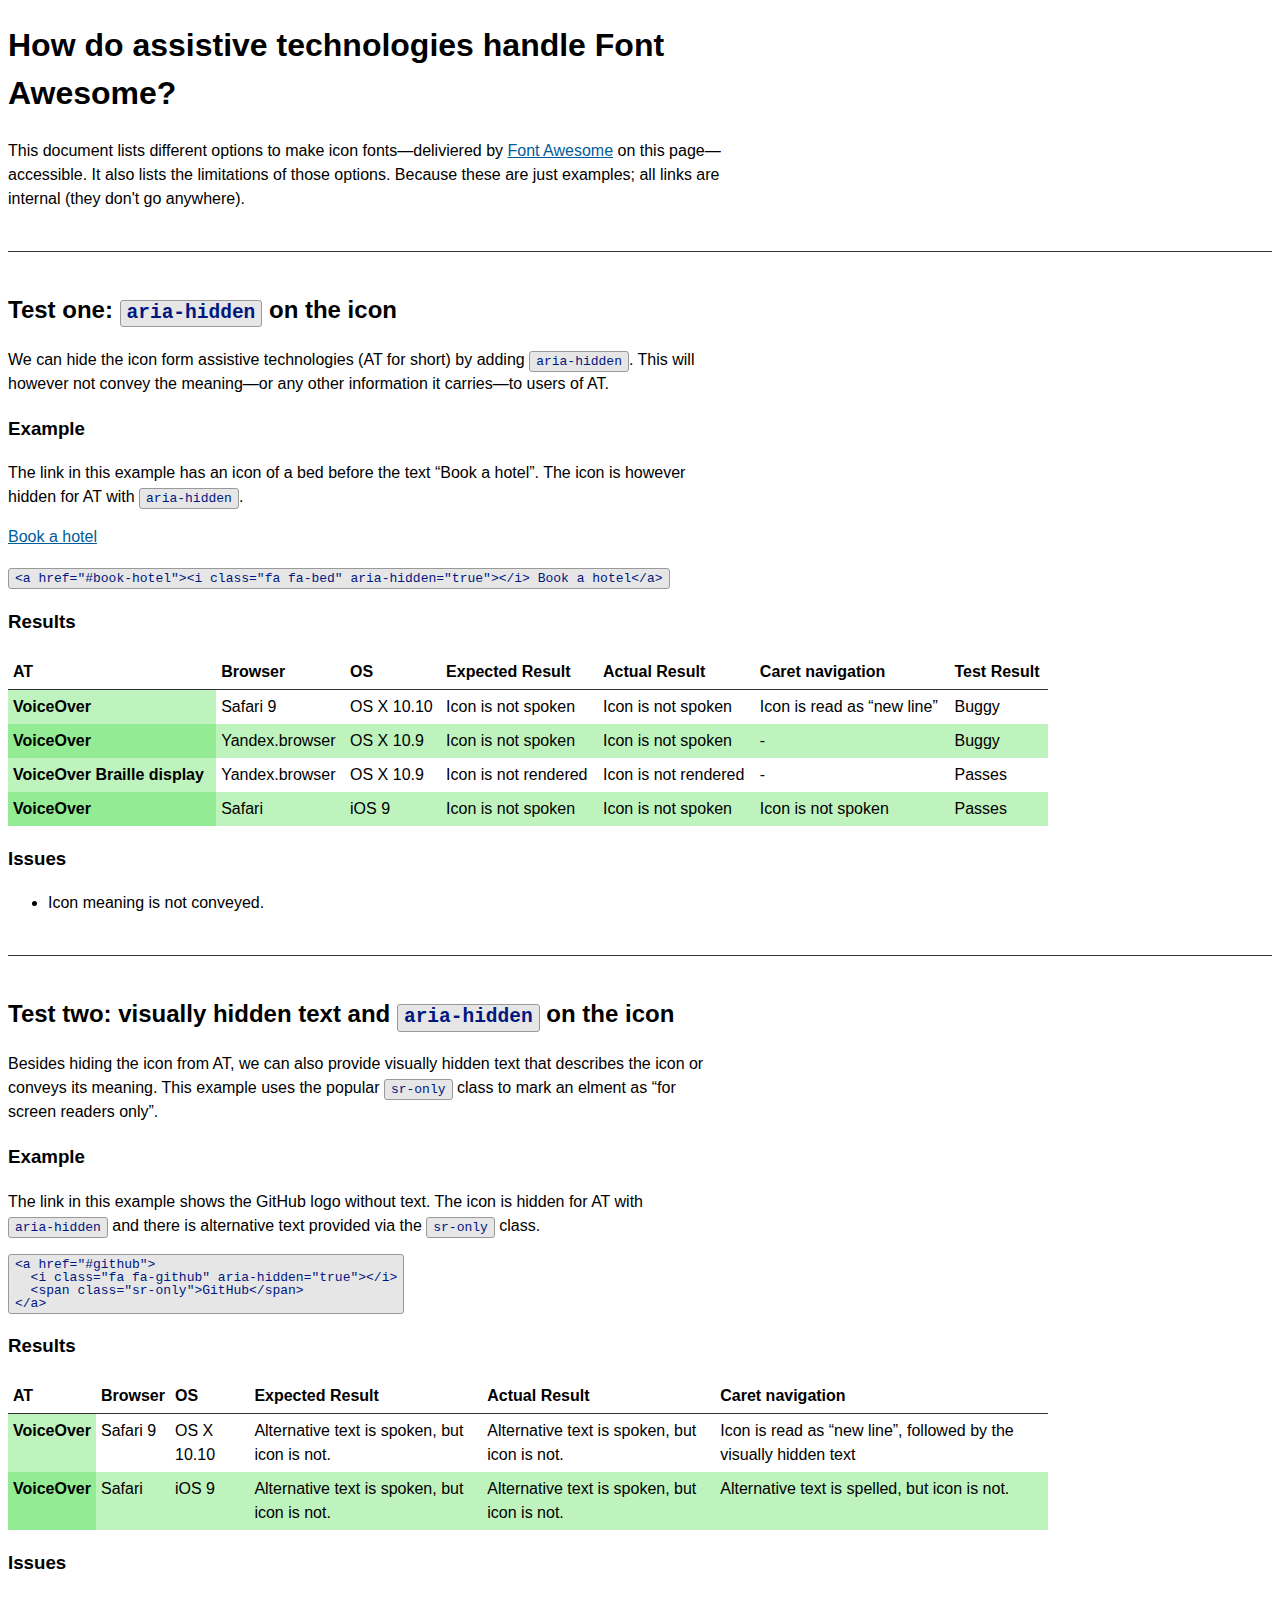
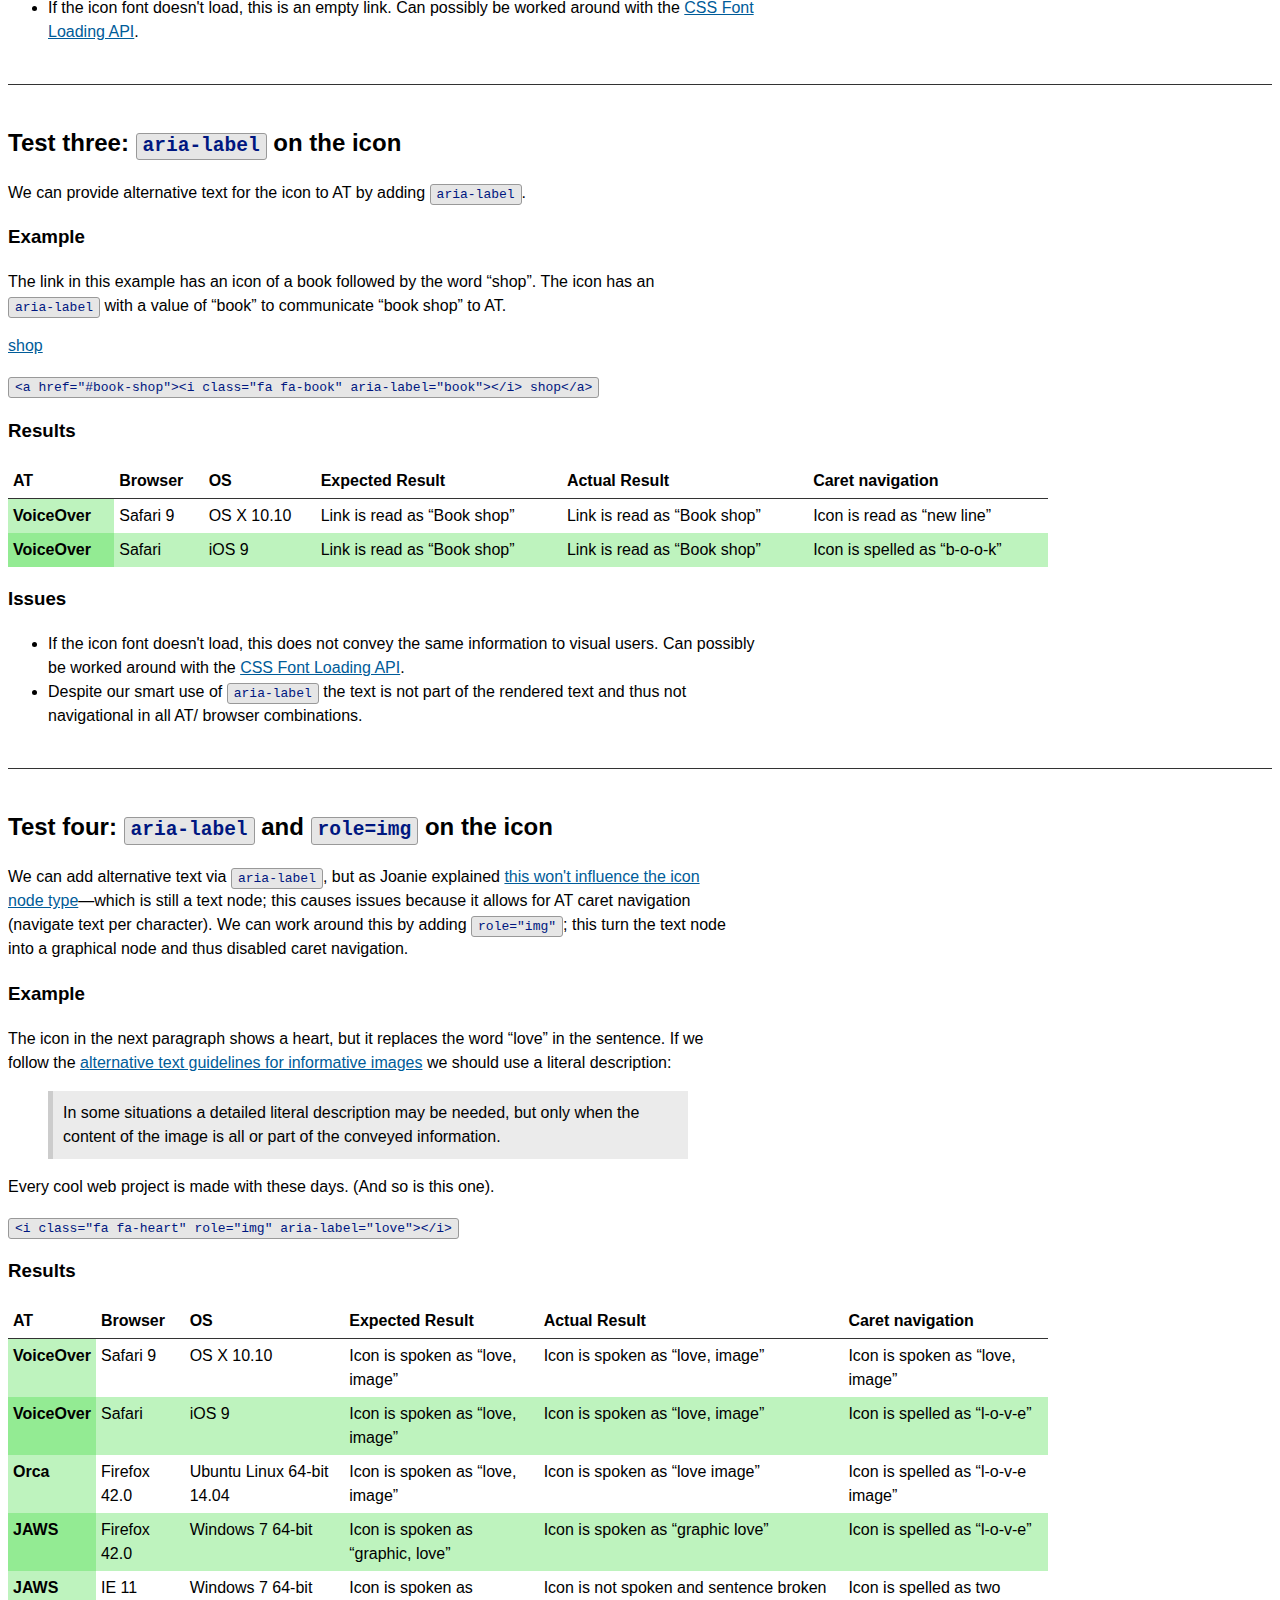
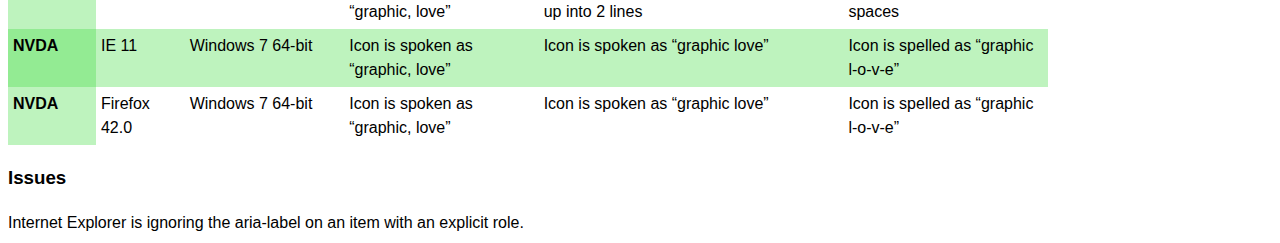
==== tests/index.html @ 332b6df7 "Add test result status column" ====
<!DOCTYPE html>
<html lang="en">
  <head>
    <meta charset="UTF-8">
    <title>How do assistive technologies handle Font Awesome?</title>
    <link rel="stylesheet" href="core.css">
    <link rel="stylesheet" href="fa/css/font-awesome.css">
  </head>
  <body>
    <main>
      <h1>How do assistive technologies handle Font Awesome?</h1>
      <p>This document lists different options to make icon fonts—deliviered by <a href="https://fortawesome.github.io/Font-Awesome/">Font Awesome</a> on this page—accessible. It also lists the limitations of those options. Because these are just examples; all links are internal (they don't go anywhere).</p>

      <!-- NOTE: might need to update the table as we go along -->
      <!-- NOTE: template for tests can be found in ../test-template.html -->
      <article id="test-1" tabindex="-1">
        <h2>Test one: <code>aria-hidden</code> on the icon</h2>
        <p>We can hide the icon form assistive technologies (AT for short) by adding <code>aria-hidden</code>. This will however not convey the meaning—or any other information it carries—to users of AT.</p>

        <section>
          <h3>Example</h3>

          <p>The link in this example has an icon of a bed before the text “Book a hotel”. The icon is however hidden for AT with <code>aria-hidden</code>.</p>

          <p><a href="#book-hotel"><i class="fa fa-bed" aria-hidden="true"></i> Book a hotel</a></p>

          <p>
            <code>
              &lt;a href="#book-hotel"&gt;&lt;i class="fa fa-bed" aria-hidden="true"&gt;&lt;/i&gt; Book a hotel&lt;/a&gt;
            </code>
          </p>
        </section>

        <h3>Results</h3>
        <table>
          <thead>
            <tr>
              <th scope="col">AT</th>
              <th scope="col">Browser</th>
              <th scope="col">OS</th>
              <th scope="col">Expected Result</th>
              <th scope="col">Actual Result</th>
              <th scope="col">Caret navigation</th>
              <th scope="col">Test Result</th>
            </tr>
          </thead>
          <tbody>
            <tr>
              <th scope="row">VoiceOver</th>
              <td>Safari 9</td>
              <td>OS X 10.10</td>
              <td>Icon is not spoken</td>
              <td>Icon is not spoken</td>
              <td>Icon is read as “new line”</td>
              <td>Buggy</td>
            </tr>
            <tr>
              <th scope="row">VoiceOver</th>
              <td>Yandex.browser</td>
              <td>OS X 10.9</td>
              <td>Icon is not spoken</td>
              <td>Icon is not spoken</td>
              <td>-</td>
              <td>Buggy</td>
            </tr>
            <tr>
              <th scope="row">VoiceOver Braille display</th>
              <td>Yandex.browser</td>
              <td>OS X 10.9</td>
              <td>Icon is not rendered</td>
              <td>Icon is not rendered</td>
              <td>-</td>
              <td>Passes</td>
            </tr>
            <tr>
              <th scope="row">VoiceOver</th>
              <td>Safari</td>
              <td>iOS 9</td>
              <td>Icon is not spoken</td>
              <td>Icon is not spoken</td>
              <td>Icon is not spoken</td>
              <td>Passes</td>
            </tr>
          </tbody>
        </table>

        <h3>Issues</h3>
        <ul>
          <li>Icon meaning is not conveyed.</li>
        </ul>
      </article>

      <article id="test-2" tabindex="-1">
        <h2>Test two: visually hidden text and <code>aria-hidden</code> on the icon</h2>
        <p>Besides hiding the icon from AT, we can also provide visually hidden text that describes the icon or conveys its meaning. This example uses the popular <code>sr-only</code> class to mark an elment as “for screen readers only”.</p>

        <section>
          <h3>Example</h3>

          <p>The link in this example shows the GitHub logo without text. The icon is hidden for AT with <code>aria-hidden</code> and there is alternative text provided via the <code>sr-only</code> class.</p>

          <p>
            <a href="#github">
              <i class="fa fa-github" aria-hidden="true"></i>
              <span class="sr-only">GitHub</span>
            </a>
          </p>

<pre><code>&lt;a href="#github"&gt;
  &lt;i class="fa fa-github" aria-hidden="true"&gt;&lt;/i&gt;
  &lt;span class="sr-only"&gt;GitHub&lt;/span&gt;
&lt;/a&gt;</code></pre>
        </section>

        <h3>Results</h3>
        <table>
          <thead>
            <tr>
              <th scope="col">AT</th>
              <th scope="col">Browser</th>
              <th scope="col">OS</th>
              <th scope="col">Expected Result</th>
              <th scope="col">Actual Result</th>
              <th scope="col">Caret navigation</th>
            </tr>
          </thead>
          <tbody>
            <tr>
              <th scope="row">VoiceOver</th>
              <td>Safari 9</td>
              <td>OS X 10.10</td>
              <td>Alternative text is spoken, but icon is not.</td>
              <td>Alternative text is spoken, but icon is not.</td>
              <td>Icon is read as “new line”, followed by the visually hidden text</td>
            </tr>
            <tr>
              <th scope="row">VoiceOver</th>
              <td>Safari</td>
              <td>iOS 9</td>
              <td>Alternative text is spoken, but icon is not.</td>
              <td>Alternative text is spoken, but icon is not.</td>
              <td>Alternative text is spelled, but icon is not.</td>
            </tr>
          </tbody>
        </table>

        <h3>Issues</h3>
        <ul>
          <li>If the icon font doesn't load, this is an empty link. Can possibly be worked around with the <a href="https://drafts.csswg.org/css-font-loading/">CSS Font Loading API</a>.</li>
        </ul>
      </article>

      <article id="test-3" tabindex="-1">
        <h2>Test three: <code>aria-label</code> on the icon</h2>
        <p>We can provide alternative text for the icon to AT by adding <code>aria-label</code>.</p>

        <section>
          <h3>Example</h3>

          <p>The link in this example has an icon of a book followed by the word “shop”. The icon has an <code>aria-label</code> with a value of “book” to communicate “book shop” to AT.</p>

          <p><a href="#book-shop"><i class="fa fa-book" aria-label="book"></i> shop</a></p>

          <p>
            <code>
              &lt;a href="#book-shop"&gt;&lt;i class="fa fa-book" aria-label="book"&gt;&lt;/i&gt; shop&lt;/a&gt;
            </code>
          </p>
        </section>

        <h3>Results</h3>
        <table>
          <thead>
            <tr>
              <th scope="col">AT</th>
              <th scope="col">Browser</th>
              <th scope="col">OS</th>
              <th scope="col">Expected Result</th>
              <th scope="col">Actual Result</th>
              <th scope="col">Caret navigation</th>
            </tr>
          </thead>
          <tbody>
            <tr>
              <th scope="row">VoiceOver</th>
              <td>Safari 9</td>
              <td>OS X 10.10</td>
              <td>Link is read as “Book shop”</td>
              <td>Link is read as “Book shop”</td>
              <td>Icon is read as “new line”</td>
            </tr>
            <tr>
              <th scope="row">VoiceOver</th>
              <td>Safari</td>
              <td>iOS 9</td>
              <td>Link is read as “Book shop”</td>
              <td>Link is read as “Book shop”</td>
              <td>Icon is spelled as “b-o-o-k”</td>
            </tr>
          </tbody>
        </table>

        <h3>Issues</h3>
        <ul>
          <li>If the icon font doesn't load, this does not convey the same information to visual users. Can possibly be worked around with the <a href="https://drafts.csswg.org/css-font-loading/">CSS Font Loading API</a>.</li>
          <li>Despite our smart use of <code>aria-label</code> the text is not part of the rendered text and thus not navigational in all AT/ browser combinations.</li>
        </ul>
      </article>

      <article id="test-4" tabindex="-1">
        <h2>Test four: <code>aria-label</code> and <code>role=img</code> on the icon</h2>
        <p>We can add alternative text via <code>aria-label</code>, but as Joanie explained <a href="https://lists.w3.org/Archives/Public/w3c-wai-ig/2015OctDec/0062.html">this won't influence the icon node type</a>—which is still a text node; this causes issues because it allows for AT caret navigation (navigate text per character). We can work around this by adding <code>role="img"</code>; this turn the text node into a graphical node and thus disabled caret navigation.</p>

        <section>
          <h3>Example</h3>

          <p>The icon in the next paragraph shows a heart, but it replaces the word “love” in the sentence. If we follow the <a href="http://www.w3.org/WAI/tutorials/images/informative/">alternative text guidelines for informative images</a> we should use a literal description:</p>
          <blockquote cite="http://www.w3.org/WAI/tutorials/images/informative/">
            <p>In some situations a detailed literal description may be needed, but only when the content of the image is all or part of the conveyed information.</p>
          </blockquote>

          <p>Every cool web project is made with <i class="fa fa-heart" role="img" aria-label="love"></i> these days. (And so is this one).</p>

          <p>
            <code>
              &lt;i class="fa fa-heart" role="img" aria-label="love"&gt;&lt;/i&gt;
            </code>
          </p>
        </section>

        <h3>Results</h3>
        <table>
          <thead>
            <tr>
              <th scope="col">AT</th>
              <th scope="col">Browser</th>
              <th scope="col">OS</th>
              <th scope="col">Expected Result</th>
              <th scope="col">Actual Result</th>
              <th scope="col">Caret navigation</th>
            </tr>
          </thead>
          <tbody>
            <tr>
              <th scope="row">VoiceOver</th>
              <td>Safari 9</td>
              <td>OS X 10.10</td>
              <td>Icon is spoken as “love, image”</td>
              <td>Icon is spoken as “love, image”</td>
              <td>Icon is spoken as “love, image”</td>
            </tr>
            <tr>
              <th scope="row">VoiceOver</th>
              <td>Safari</td>
              <td>iOS 9</td>
              <td>Icon is spoken as “love, image”</td>
              <td>Icon is spoken as “love, image”</td>
              <td>Icon is spelled as “l-o-v-e”</td>
            </tr>
            <tr>
              <th scope="row">Orca</th>
              <td>Firefox 42.0</td>
              <td>Ubuntu Linux 64-bit 14.04</td>
              <td>Icon is spoken as “love, image”</td>
              <td>Icon is spoken as “love image”</td>
              <td>Icon is spelled as “l-o-v-e image”</td>
            </tr>
            <tr>
              <th scope="row">JAWS</th>
              <td>Firefox 42.0</td>
              <td>Windows 7 64-bit</td>
              <td>Icon is spoken as “graphic, love”</td>
              <td>Icon is spoken as “graphic love”</td>
              <td>Icon is spelled as “l-o-v-e”</td>
            </tr>
            <tr>
              <th scope="row">JAWS</th><!--failz-->
              <td>IE 11</td>
              <td>Windows 7 64-bit</td>
              <td>Icon is spoken as “graphic, love”</td>
              <td>Icon is not spoken and sentence broken up into 2 lines</td>
              <td>Icon is spelled as two spaces</td>
            </tr>
            <tr>
              <th scope="row">NVDA</th>
              <td>IE 11</td>
              <td>Windows 7 64-bit</td>
              <td>Icon is spoken as “graphic, love”</td>
              <td>Icon is spoken as “graphic love”</td>
              <td>Icon is spelled as “graphic l-o-v-e”</td>
            </tr>
              <th scope="row">NVDA</th>
              <td>Firefox 42.0</td>
              <td>Windows 7 64-bit</td>
              <td>Icon is spoken as “graphic, love”</td>
              <td>Icon is spoken as “graphic love”</td>
              <td>Icon is spelled as “graphic l-o-v-e”</td>
            </tr>
          </tbody>
        </table>

        <h3>Issues</h3>
        <p>Internet Explorer is ignoring the aria-label on an item with an explicit role.</p>
        <!-- <ul>
          <li></li>
        </ul> -->
      </article>

    </main>
  </body>
</html>
---- tests/core.css ----
body {
  font-family: sans-serif;
  line-height: 1.5;
}

/* NOTE: Not the prettiest code, but allows the tables to be wider */
main > :not(article),
article > :not(table) {
  max-width: 45rem;
}

/* TODO: add some tasty styles */

article:not(:first-child) {
  margin-top: 2.5em;
  padding-top: 2.5em;
  border-top: 1px solid #333;
}

h2 {
  margin-top: 0;
}

a {
  color: hsl(204, 100%, 30%);
}

a:visited {
  color: hsl(304, 100%, 30%);
}

a:focus,
a:hover {
  color: hsl(104, 100%, 30%);
}

blockquote {
  padding: 10px;
  border-left: 5px solid hsl(0, 0%, 80%);
  background: hsl(0, 0%, 92%);
}

code {
  display: inline-block;
  margin: 0;
  padding: 3px 6px;
  border: 1px solid #999;
  border-radius: 3px;
  color: hsl(229, 100%, 25%);
  font-size: inherit;
  line-height: 1;
  vertical-align: baseline;
  background: hsl(0, 0%, 90%);
}

p {
  margin: 0;
}

p:not(:first-child) {
  margin-top: 1em;
}

table {
  width: 100%;
  max-width: 65rem;
  border-collapse: collapse;
}

thead {

}

thead th {
  border-bottom: 1px solid #333;
}

tbody th {
  background: hsl(120, 69%, 85%);
}

th,
td {
  padding: 5px;
  vertical-align: top;
}

th {
  text-align: left;
}

td span {
  font-weight: 700;
}

span.pass {
  color: hsl(129, 88%, 26%);
}

span.bug {
  color: hsl(40, 100%, 26%);
}

span.fail {
  color: hsl(8, 100%, 43%);
}

/* TODO: Check contrast for colour blindness */
tr:nth-child(even) th {
  background: hsl(120, 69%, 75%);
}

tr:nth-child(even) td {
  background: hsl(120, 69%, 85%);
}

/* Test specific CSS */
.sr-only {
  position: absolute;
  clip: rect(0, 0, 0, 0);
}

[href="#github"] {
  font-size: 2em;
}

.fa-heart {
  color: hsl(2, 100%, 61%);
}
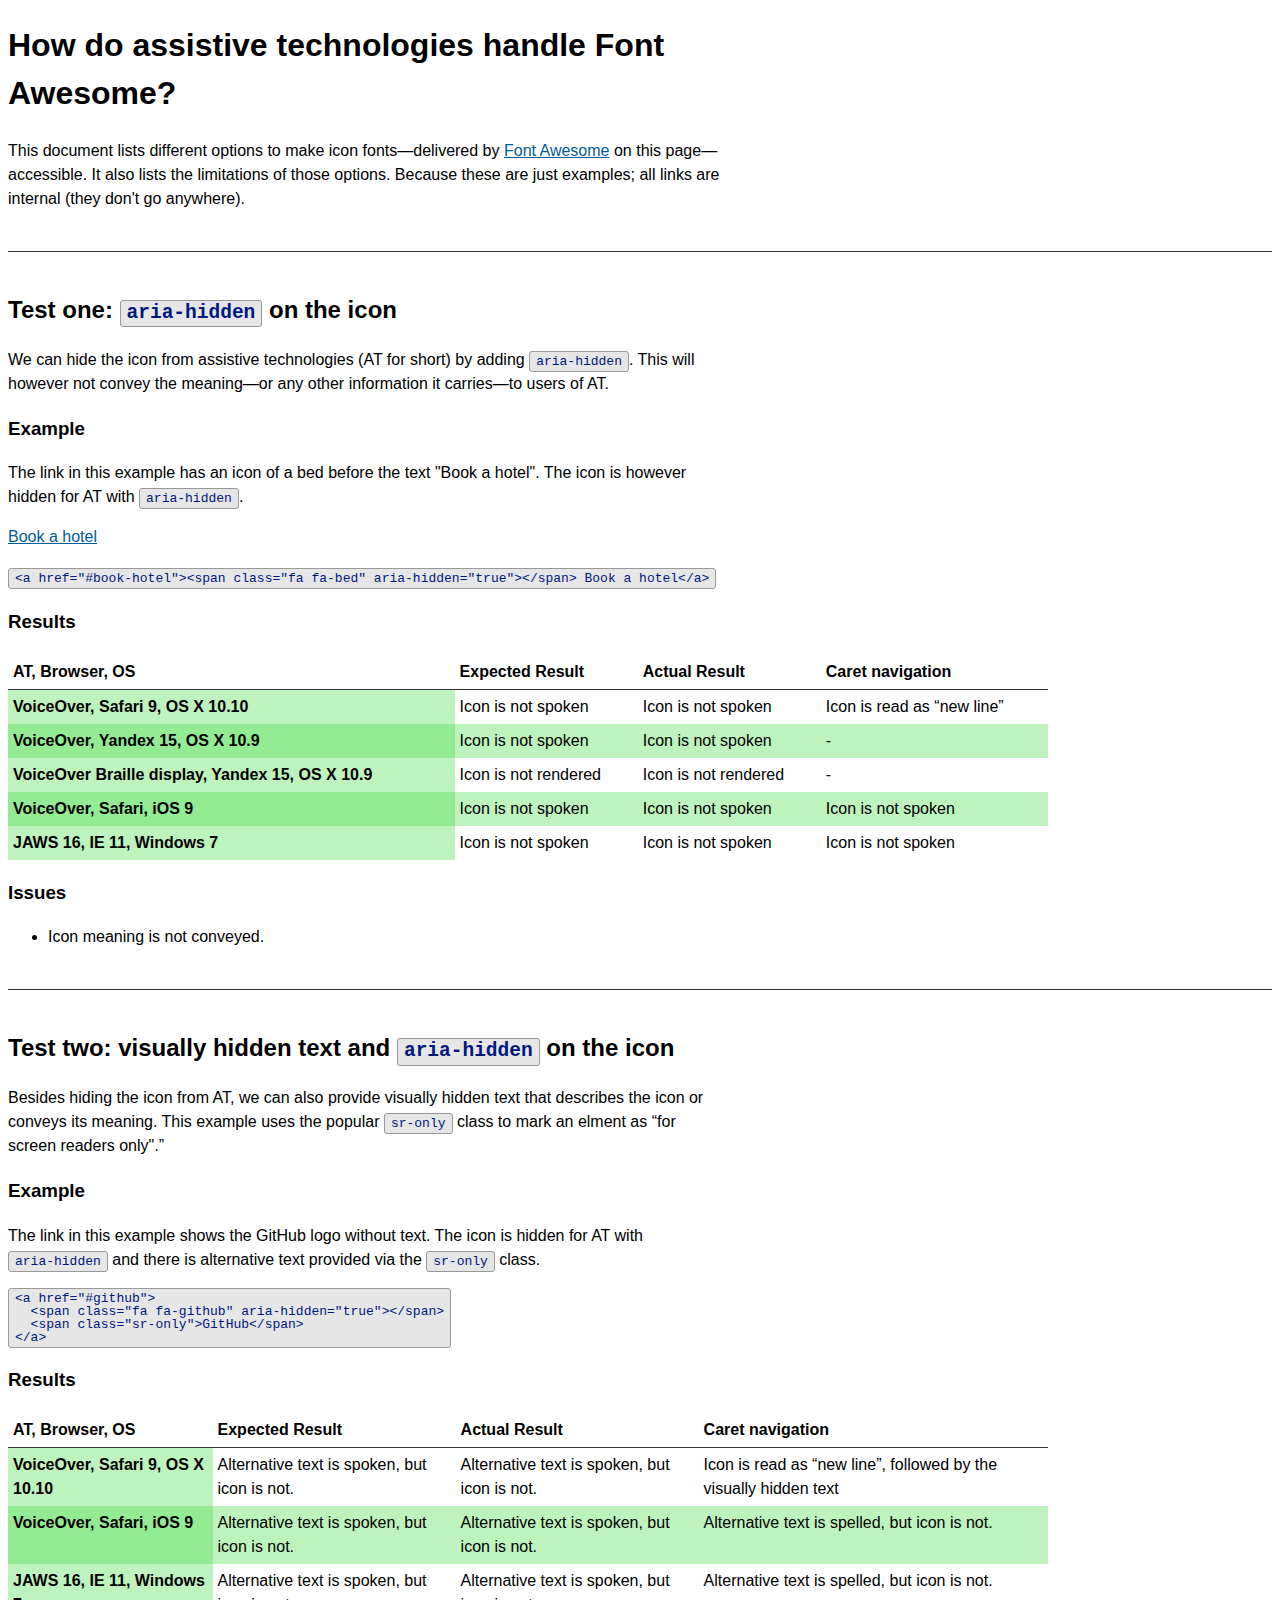
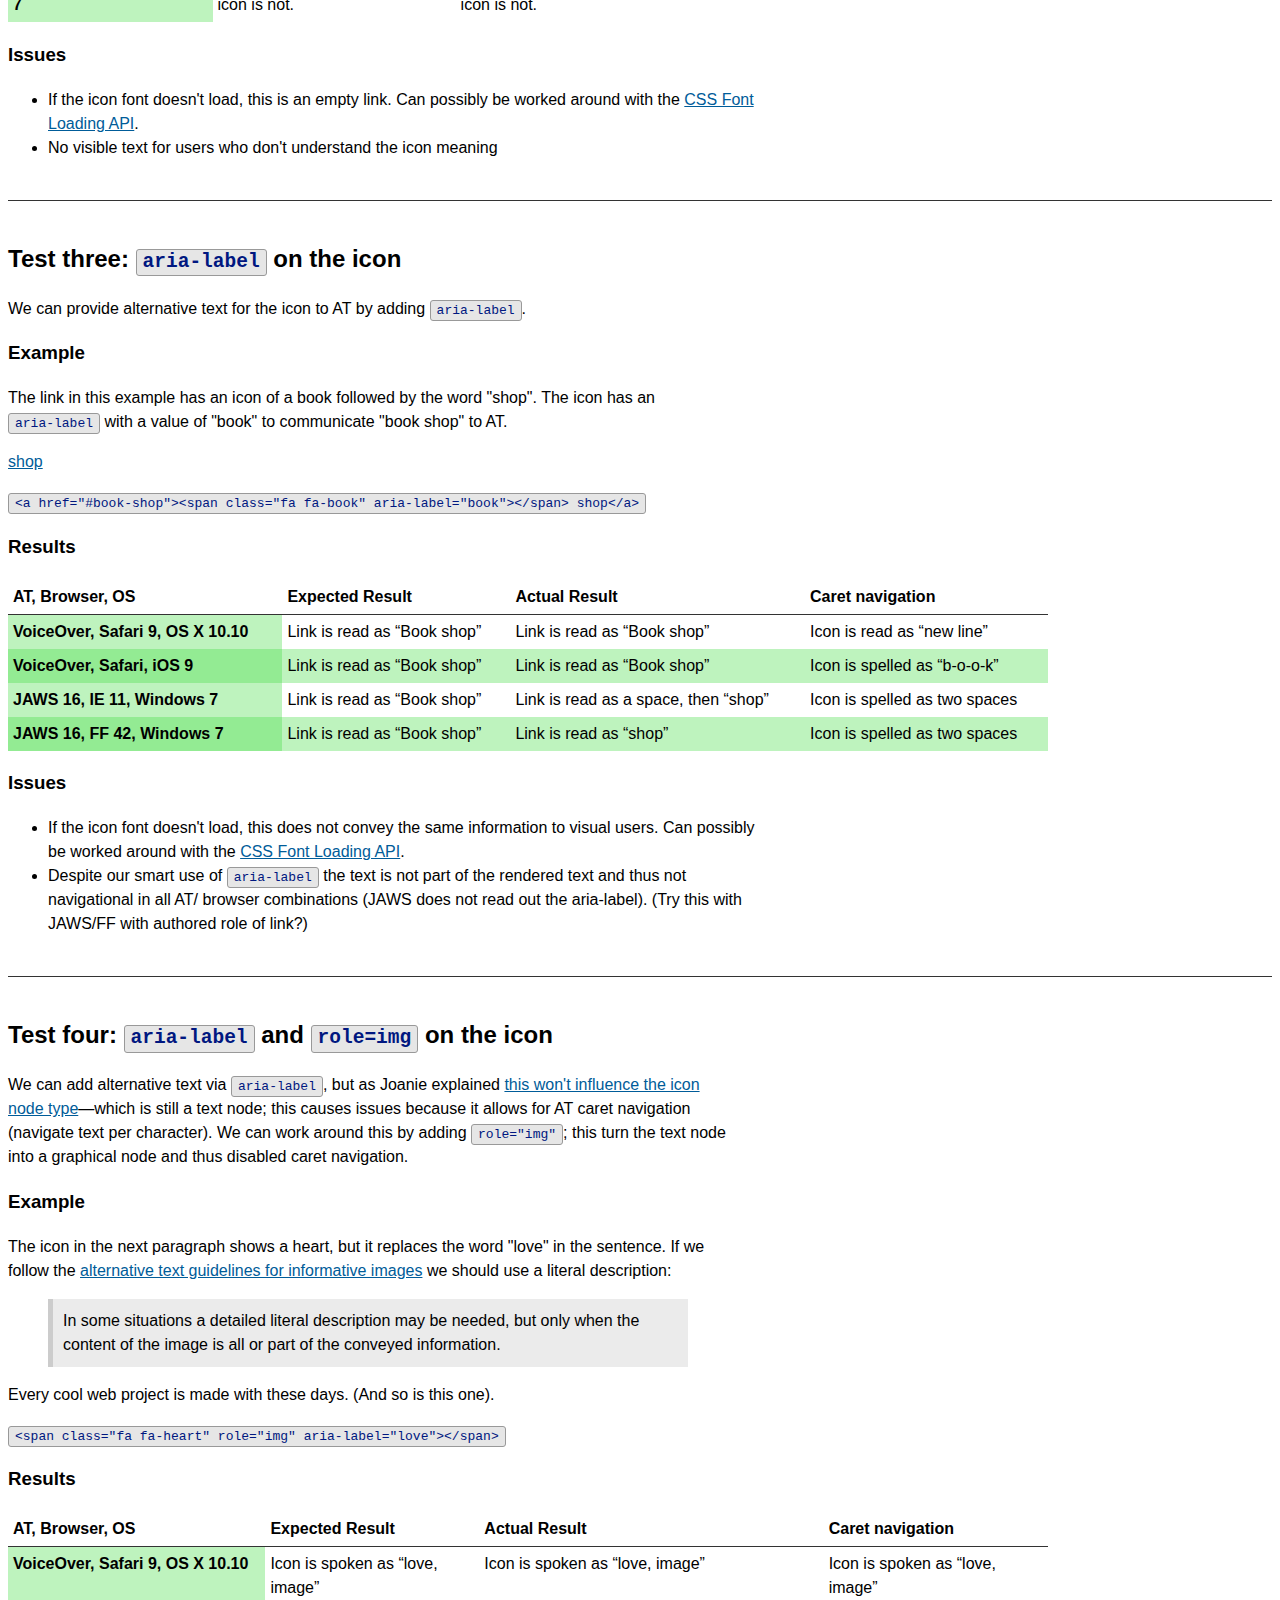
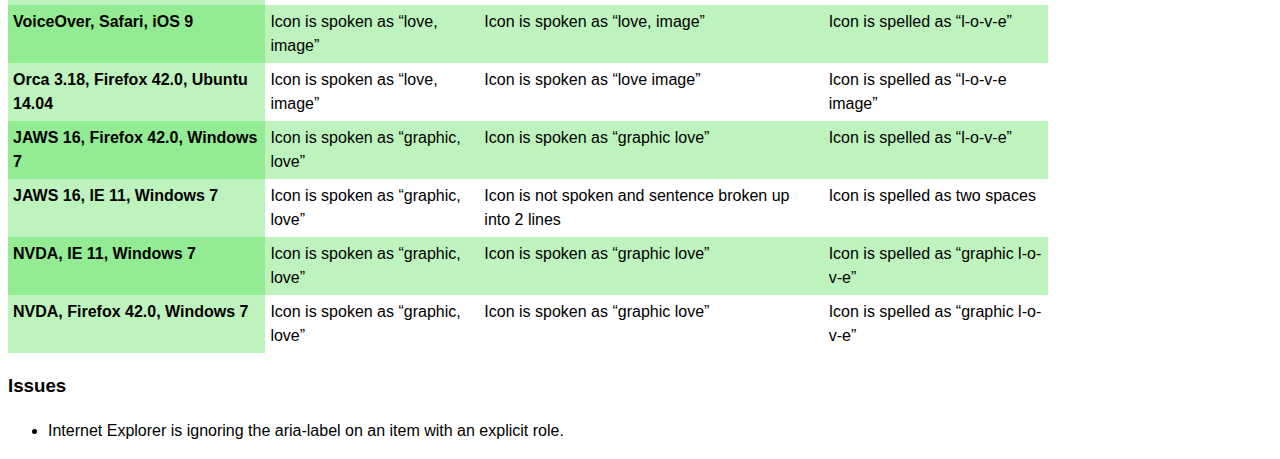
==== commit 650cf3a3: "Merge pull request #2 from MichielBijl/master" ====
--- a/tests/index.html
+++ b/tests/index.html
@@ -9,24 +9,24 @@
   <body>
     <main>
       <h1>How do assistive technologies handle Font Awesome?</h1>
-      <p>This document lists different options to make icon fonts—deliviered by <a href="https://fortawesome.github.io/Font-Awesome/">Font Awesome</a> on this page—accessible. It also lists the limitations of those options. Because these are just examples; all links are internal (they don't go anywhere).</p>
+      <p>This document lists different options to make icon fonts&mdash;delivered by <a href="https://fortawesome.github.io/Font-Awesome/">Font Awesome</a> on this page&mdash;accessible. It also lists the limitations of those options. Because these are just examples; all links are internal (they don't go anywhere).</p>
 
       <!-- NOTE: might need to update the table as we go along -->
       <!-- NOTE: template for tests can be found in ../test-template.html -->
       <article id="test-1" tabindex="-1">
         <h2>Test one: <code>aria-hidden</code> on the icon</h2>
-        <p>We can hide the icon form assistive technologies (AT for short) by adding <code>aria-hidden</code>. This will however not convey the meaning—or any other information it carries—to users of AT.</p>
-
-        <section>
-          <h3>Example</h3>
-
-          <p>The link in this example has an icon of a bed before the text “Book a hotel”. The icon is however hidden for AT with <code>aria-hidden</code>.</p>
-
-          <p><a href="#book-hotel"><i class="fa fa-bed" aria-hidden="true"></i> Book a hotel</a></p>
+        <p>We can hide the icon from assistive technologies (AT for short) by adding <code>aria-hidden</code>. This will however not convey the meaning&mdash;or any other information it carries&mdash;to users of AT.</p>
+
+        <section>
+          <h3>Example</h3>
+
+          <p>The link in this example has an icon of a bed before the text "Book a hotel". The icon is however hidden for AT with <code>aria-hidden</code>.</p>
+
+          <p><a href="#book-hotel"><span class="fa fa-bed" aria-hidden="true"></span> Book a hotel</a></p>
 
           <p>
             <code>
-              &lt;a href="#book-hotel"&gt;&lt;i class="fa fa-bed" aria-hidden="true"&gt;&lt;/i&gt; Book a hotel&lt;/a&gt;
+              &lt;a href="#book-hotel"&gt;&lt;span class="fa fa-bed" aria-hidden="true"&gt;&lt;/span&gt; Book a hotel&lt;/a&gt;
             </code>
           </p>
         </section>
@@ -35,51 +35,42 @@
         <table>
           <thead>
             <tr>
-              <th scope="col">AT</th>
-              <th scope="col">Browser</th>
-              <th scope="col">OS</th>
-              <th scope="col">Expected Result</th>
-              <th scope="col">Actual Result</th>
-              <th scope="col">Caret navigation</th>
-              <th scope="col">Test Result</th>
-            </tr>
-          </thead>
-          <tbody>
-            <tr>
-              <th scope="row">VoiceOver</th>
-              <td>Safari 9</td>
-              <td>OS X 10.10</td>
-              <td>Icon is not spoken</td>
-              <td>Icon is not spoken</td>
-              <td>Icon is read as “new line”</td>
-              <td>Buggy</td>
-            </tr>
-            <tr>
-              <th scope="row">VoiceOver</th>
-              <td>Yandex.browser</td>
-              <td>OS X 10.9</td>
+              <th scope="col">AT, Browser, OS</th>
+              <th scope="col">Expected Result</th>
+              <th scope="col">Actual Result</th>
+              <th scope="col">Caret navigation</th>
+            </tr>
+          </thead>
+          <tbody>
+            <tr>
+              <th scope="row">VoiceOver, Safari 9, OS X 10.10</th>
+              <td>Icon is not spoken</td>
+              <td>Icon is not spoken</td>
+              <td>Icon is read as <samp>new line</samp></td>
+            </tr>
+            <tr>
+              <th scope="row">VoiceOver, Yandex 15, OS X 10.9</th>
               <td>Icon is not spoken</td>
               <td>Icon is not spoken</td>
               <td>-</td>
-              <td>Buggy</td>
-            </tr>
-            <tr>
-              <th scope="row">VoiceOver Braille display</th>
-              <td>Yandex.browser</td>
-              <td>OS X 10.9</td>
+            </tr>
+            <tr>
+              <th scope="row">VoiceOver Braille display, Yandex 15, OS X 10.9</th>
               <td>Icon is not rendered</td>
               <td>Icon is not rendered</td>
               <td>-</td>
-              <td>Passes</td>
-            </tr>
-            <tr>
-              <th scope="row">VoiceOver</th>
-              <td>Safari</td>
-              <td>iOS 9</td>
-              <td>Icon is not spoken</td>
-              <td>Icon is not spoken</td>
-              <td>Icon is not spoken</td>
-              <td>Passes</td>
+            </tr>
+            <tr>
+              <th scope="row">VoiceOver, Safari, iOS 9</th>
+              <td>Icon is not spoken</td>
+              <td>Icon is not spoken</td>
+              <td>Icon is not spoken</td>
+            </tr>
+            <tr>
+              <th scope="row">JAWS 16, IE 11, Windows 7</th>
+              <td>Icon is not spoken</td>
+              <td>Icon is not spoken</td>
+              <td>Icon is not spoken</td>
             </tr>
           </tbody>
         </table>
@@ -92,7 +83,7 @@
 
       <article id="test-2" tabindex="-1">
         <h2>Test two: visually hidden text and <code>aria-hidden</code> on the icon</h2>
-        <p>Besides hiding the icon from AT, we can also provide visually hidden text that describes the icon or conveys its meaning. This example uses the popular <code>sr-only</code> class to mark an elment as “for screen readers only”.</p>
+        <p>Besides hiding the icon from AT, we can also provide visually hidden text that describes the icon or conveys its meaning. This example uses the popular <code>sr-only</code> class to mark an elment as <samp>for screen readers only".</p>
 
         <section>
           <h3>Example</h3>
@@ -101,13 +92,13 @@
 
           <p>
             <a href="#github">
-              <i class="fa fa-github" aria-hidden="true"></i>
+              <span class="fa fa-github" aria-hidden="true"></span>
               <span class="sr-only">GitHub</span>
             </a>
           </p>
 
 <pre><code>&lt;a href="#github"&gt;
-  &lt;i class="fa fa-github" aria-hidden="true"&gt;&lt;/i&gt;
+  &lt;span class="fa fa-github" aria-hidden="true"&gt;&lt;/span&gt;
   &lt;span class="sr-only"&gt;GitHub&lt;/span&gt;
 &lt;/a&gt;</code></pre>
         </section>
@@ -116,37 +107,38 @@
         <table>
           <thead>
             <tr>
-              <th scope="col">AT</th>
-              <th scope="col">Browser</th>
-              <th scope="col">OS</th>
-              <th scope="col">Expected Result</th>
-              <th scope="col">Actual Result</th>
-              <th scope="col">Caret navigation</th>
-            </tr>
-          </thead>
-          <tbody>
-            <tr>
-              <th scope="row">VoiceOver</th>
-              <td>Safari 9</td>
-              <td>OS X 10.10</td>
-              <td>Alternative text is spoken, but icon is not.</td>
-              <td>Alternative text is spoken, but icon is not.</td>
-              <td>Icon is read as “new line”, followed by the visually hidden text</td>
-            </tr>
-            <tr>
-              <th scope="row">VoiceOver</th>
-              <td>Safari</td>
-              <td>iOS 9</td>
+              <th scope="col">AT, Browser, OS</th>
+              <th scope="col">Expected Result</th>
+              <th scope="col">Actual Result</th>
+              <th scope="col">Caret navigation</th>
+            </tr>
+          </thead>
+          <tbody>
+            <tr>
+              <th scope="row">VoiceOver, Safari 9, OS X 10.10</th>
+              <td>Alternative text is spoken, but icon is not.</td>
+              <td>Alternative text is spoken, but icon is not.</td>
+              <td>Icon is read as <samp>new line</samp>, followed by the visually hidden text</td>
+            </tr>
+            <tr>
+              <th scope="row">VoiceOver, Safari, iOS 9</th>
               <td>Alternative text is spoken, but icon is not.</td>
               <td>Alternative text is spoken, but icon is not.</td>
               <td>Alternative text is spelled, but icon is not.</td>
             </tr>
+            <tr>
+              <th scope="row">JAWS 16, IE 11, Windows 7</th>
+              <td>Alternative text is spoken, but icon is not.</td>
+              <td>Alternative text is spoken, but icon is not.</td>
+              <td>Alternative text is spelled, but icon is not.</td>
+            </tr>
           </tbody>
         </table>
 
         <h3>Issues</h3>
         <ul>
           <li>If the icon font doesn't load, this is an empty link. Can possibly be worked around with the <a href="https://drafts.csswg.org/css-font-loading/">CSS Font Loading API</a>.</li>
+          <li>No visible text for users who don't understand the icon meaning</li>
         </ul>
       </article>
 
@@ -157,13 +149,13 @@
         <section>
           <h3>Example</h3>
 
-          <p>The link in this example has an icon of a book followed by the word “shop”. The icon has an <code>aria-label</code> with a value of “book” to communicate “book shop” to AT.</p>
-
-          <p><a href="#book-shop"><i class="fa fa-book" aria-label="book"></i> shop</a></p>
+          <p>The link in this example has an icon of a book followed by the word "shop". The icon has an <code>aria-label</code> with a value of "book" to communicate "book shop" to AT.</p>
+
+          <p><a href="#book-shop"><span class="fa fa-book" aria-label="book"></span> shop</a></p>
 
           <p>
             <code>
-              &lt;a href="#book-shop"&gt;&lt;i class="fa fa-book" aria-label="book"&gt;&lt;/i&gt; shop&lt;/a&gt;
+              &lt;a href="#book-shop"&gt;&lt;span class="fa fa-book" aria-label="book"&gt;&lt;/span&gt; shop&lt;/a&gt;
             </code>
           </p>
         </section>
@@ -172,30 +164,36 @@
         <table>
           <thead>
             <tr>
-              <th scope="col">AT</th>
-              <th scope="col">Browser</th>
-              <th scope="col">OS</th>
-              <th scope="col">Expected Result</th>
-              <th scope="col">Actual Result</th>
-              <th scope="col">Caret navigation</th>
-            </tr>
-          </thead>
-          <tbody>
-            <tr>
-              <th scope="row">VoiceOver</th>
-              <td>Safari 9</td>
-              <td>OS X 10.10</td>
-              <td>Link is read as “Book shop”</td>
-              <td>Link is read as “Book shop”</td>
-              <td>Icon is read as “new line”</td>
-            </tr>
-            <tr>
-              <th scope="row">VoiceOver</th>
-              <td>Safari</td>
-              <td>iOS 9</td>
-              <td>Link is read as “Book shop”</td>
-              <td>Link is read as “Book shop”</td>
-              <td>Icon is spelled as “b-o-o-k”</td>
+              <th scope="col">AT, Browser, OS</th>
+              <th scope="col">Expected Result</th>
+              <th scope="col">Actual Result</th>
+              <th scope="col">Caret navigation</th>
+            </tr>
+          </thead>
+          <tbody>
+            <tr>
+              <th scope="row">VoiceOver, Safari 9, OS X 10.10</th>
+              <td>Link is read as <samp>Book shop</samp></td>
+              <td>Link is read as <samp>Book shop</samp></td>
+              <td>Icon is read as <samp>new line</samp></td>
+            </tr>
+            <tr>
+              <th scope="row">VoiceOver, Safari, iOS 9</th>
+              <td>Link is read as <samp>Book shop</samp></td>
+              <td>Link is read as <samp>Book shop</samp></td>
+              <td>Icon is spelled as <samp>b-o-o-k</samp></td>
+            </tr>
+            <tr>
+              <th scope="row">JAWS 16, IE 11, Windows 7</th>
+              <td>Link is read as <samp>Book shop</samp></td>
+              <td>Link is read as a space, then <samp>shop</samp></td>
+              <td>Icon is spelled as two spaces</td>
+            </tr>
+            <tr>
+              <th scope="row">JAWS 16, FF 42, Windows 7</th>
+              <td>Link is read as <samp>Book shop</samp></td>
+              <td>Link is read as <samp>shop</samp></td>
+              <td>Icon is spelled as two spaces</td>
             </tr>
           </tbody>
         </table>
@@ -203,7 +201,7 @@
         <h3>Issues</h3>
         <ul>
           <li>If the icon font doesn't load, this does not convey the same information to visual users. Can possibly be worked around with the <a href="https://drafts.csswg.org/css-font-loading/">CSS Font Loading API</a>.</li>
-          <li>Despite our smart use of <code>aria-label</code> the text is not part of the rendered text and thus not navigational in all AT/ browser combinations.</li>
+          <li>Despite our smart use of <code>aria-label</code> the text is not part of the rendered text and thus not navigational in all AT/ browser combinations (JAWS does not read out the aria-label). (Try this with JAWS/FF with authored role of link?)</li>
         </ul>
       </article>
 
@@ -214,16 +212,16 @@
         <section>
           <h3>Example</h3>
 
-          <p>The icon in the next paragraph shows a heart, but it replaces the word “love” in the sentence. If we follow the <a href="http://www.w3.org/WAI/tutorials/images/informative/">alternative text guidelines for informative images</a> we should use a literal description:</p>
+          <p>The icon in the next paragraph shows a heart, but it replaces the word "love" in the sentence. If we follow the <a href="http://www.w3.org/WAI/tutorials/images/informative/">alternative text guidelines for informative images</a> we should use a literal description:</p>
           <blockquote cite="http://www.w3.org/WAI/tutorials/images/informative/">
             <p>In some situations a detailed literal description may be needed, but only when the content of the image is all or part of the conveyed information.</p>
           </blockquote>
 
-          <p>Every cool web project is made with <i class="fa fa-heart" role="img" aria-label="love"></i> these days. (And so is this one).</p>
+          <p>Every cool web project is made with <span class="fa fa-heart" role="img" aria-label="love"></span> these days. (And so is this one).</p>
 
           <p>
             <code>
-              &lt;i class="fa fa-heart" role="img" aria-label="love"&gt;&lt;/i&gt;
+              &lt;span class="fa fa-heart" role="img" aria-label="love"&gt;&lt;/span&gt;
             </code>
           </p>
         </section>
@@ -232,78 +230,62 @@
         <table>
           <thead>
             <tr>
-              <th scope="col">AT</th>
-              <th scope="col">Browser</th>
-              <th scope="col">OS</th>
-              <th scope="col">Expected Result</th>
-              <th scope="col">Actual Result</th>
-              <th scope="col">Caret navigation</th>
-            </tr>
-          </thead>
-          <tbody>
-            <tr>
-              <th scope="row">VoiceOver</th>
-              <td>Safari 9</td>
-              <td>OS X 10.10</td>
-              <td>Icon is spoken as “love, image”</td>
-              <td>Icon is spoken as “love, image”</td>
-              <td>Icon is spoken as “love, image”</td>
-            </tr>
-            <tr>
-              <th scope="row">VoiceOver</th>
-              <td>Safari</td>
-              <td>iOS 9</td>
-              <td>Icon is spoken as “love, image”</td>
-              <td>Icon is spoken as “love, image”</td>
-              <td>Icon is spelled as “l-o-v-e”</td>
-            </tr>
-            <tr>
-              <th scope="row">Orca</th>
-              <td>Firefox 42.0</td>
-              <td>Ubuntu Linux 64-bit 14.04</td>
-              <td>Icon is spoken as “love, image”</td>
-              <td>Icon is spoken as “love image”</td>
-              <td>Icon is spelled as “l-o-v-e image”</td>
-            </tr>
-            <tr>
-              <th scope="row">JAWS</th>
-              <td>Firefox 42.0</td>
-              <td>Windows 7 64-bit</td>
-              <td>Icon is spoken as “graphic, love”</td>
-              <td>Icon is spoken as “graphic love”</td>
-              <td>Icon is spelled as “l-o-v-e”</td>
-            </tr>
-            <tr>
-              <th scope="row">JAWS</th><!--failz-->
-              <td>IE 11</td>
-              <td>Windows 7 64-bit</td>
-              <td>Icon is spoken as “graphic, love”</td>
+              <th scope="col">AT, Browser, OS</th>
+              <th scope="col">Expected Result</th>
+              <th scope="col">Actual Result</th>
+              <th scope="col">Caret navigation</th>
+            </tr>
+          </thead>
+          <tbody>
+            <tr>
+              <th scope="row">VoiceOver, Safari 9, OS X 10.10</th>
+              <td>Icon is spoken as <samp>love, image</samp></td>
+              <td>Icon is spoken as <samp>love, image</samp></td>
+              <td>Icon is spoken as <samp>love, image</samp></td>
+            </tr>
+            <tr>
+              <th scope="row">VoiceOver, Safari, iOS 9</th>
+              <td>Icon is spoken as <samp>love, image</samp></td>
+              <td>Icon is spoken as <samp>love, image</samp></td>
+              <td>Icon is spelled as <samp>l-o-v-e</samp></td>
+            </tr>
+            <tr>
+              <th scope="row">Orca 3.18, Firefox 42.0, Ubuntu <span hidden>Linux 64-bit </span>14.04</th>
+              <td>Icon is spoken as <samp>love, image</samp></td>
+              <td>Icon is spoken as <samp>love image</samp></td>
+              <td>Icon is spelled as <samp>l-o-v-e image</samp></td>
+            </tr>
+            <tr>
+              <th scope="row">JAWS 16, Firefox 42.0, Windows 7<span hidden> 64-bit</span></th>
+              <td>Icon is spoken as <samp>graphic, love</samp></td>
+              <td>Icon is spoken as <samp>graphic love</samp></td>
+              <td>Icon is spelled as <samp>l-o-v-e</samp></td>
+            </tr>
+            <tr>
+              <th scope="row">JAWS 16, IE 11, Windows 7<span hidden> 64-bit</span></th>
+              <td>Icon is spoken as <samp>graphic, love</samp></td>
               <td>Icon is not spoken and sentence broken up into 2 lines</td>
               <td>Icon is spelled as two spaces</td>
             </tr>
             <tr>
-              <th scope="row">NVDA</th>
-              <td>IE 11</td>
-              <td>Windows 7 64-bit</td>
-              <td>Icon is spoken as “graphic, love”</td>
-              <td>Icon is spoken as “graphic love”</td>
-              <td>Icon is spelled as “graphic l-o-v-e”</td>
-            </tr>
-              <th scope="row">NVDA</th>
-              <td>Firefox 42.0</td>
-              <td>Windows 7 64-bit</td>
-              <td>Icon is spoken as “graphic, love”</td>
-              <td>Icon is spoken as “graphic love”</td>
-              <td>Icon is spelled as “graphic l-o-v-e”</td>
-            </tr>
-          </tbody>
-        </table>
-
-        <h3>Issues</h3>
-        <p>Internet Explorer is ignoring the aria-label on an item with an explicit role.</p>
-        <!-- <ul>
-          <li></li>
-        </ul> -->
+              <th scope="row">NVDA, IE 11, Windows 7<span hidden> 64-bit</span></th>
+              <td>Icon is spoken as <samp>graphic, love</samp></td>
+              <td>Icon is spoken as <samp>graphic love</samp></td>
+              <td>Icon is spelled as <samp>graphic l-o-v-e</samp></td>
+            </tr>
+            <tr>
+              <th scope="row">NVDA, Firefox 42.0, Windows 7<span hidden> 64-bit</span></th>
+              <td>Icon is spoken as <samp>graphic, love</samp></td>
+              <td>Icon is spoken as <samp>graphic love</samp></td>
+              <td>Icon is spelled as <samp>graphic l-o-v-e</samp></td>
+            </tr>
+          </tbody>
+        </table>
+
+        <h3>Issues</h3>
+        <ul>
+          <li>Internet Explorer is ignoring the aria-label on an item with an explicit role.</li>
+        </ul>
       </article>
 
     </main>
--- a/tests/core.css
+++ b/tests/core.css
@@ -1,3 +1,5 @@
+@charset "UTF-8";
+
 body {
   font-family: sans-serif;
   line-height: 1.5;
@@ -53,6 +55,19 @@
   background: hsl(0, 0%, 90%);
 }
 
+samp {
+  font-family: inherit;
+  font-size: 1em;
+}
+
+samp::before {
+  content: '“';
+}
+
+samp::after {
+  content: '”';
+}
+
 p {
   margin: 0;
 }
@@ -89,23 +104,6 @@
   text-align: left;
 }
 
-td span {
-  font-weight: 700;
-}
-
-span.pass {
-  color: hsl(129, 88%, 26%);
-}
-
-span.bug {
-  color: hsl(40, 100%, 26%);
-}
-
-span.fail {
-  color: hsl(8, 100%, 43%);
-}
-
-/* TODO: Check contrast for colour blindness */
 tr:nth-child(even) th {
   background: hsl(120, 69%, 75%);
 }
